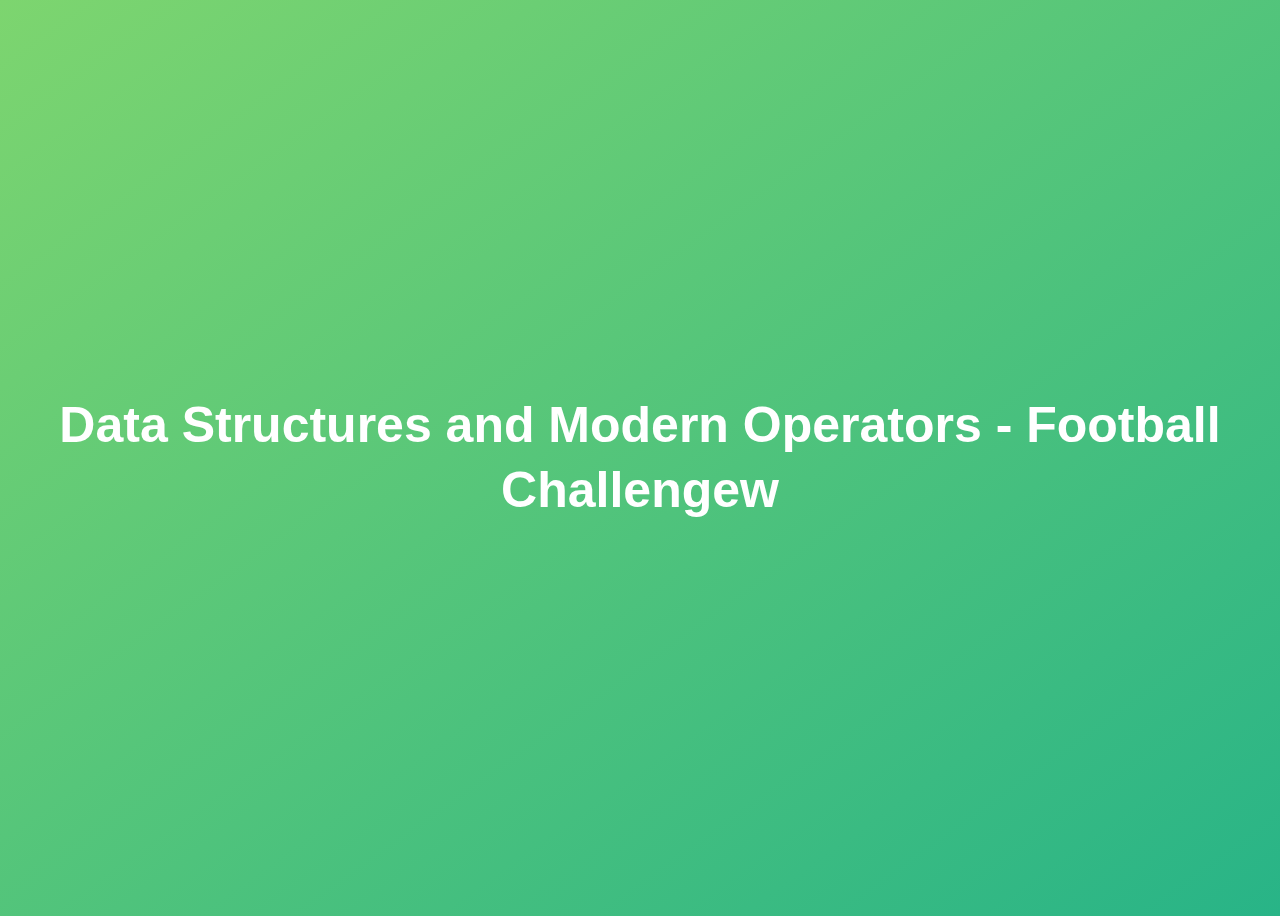
==== index.html @ 3a6e658a "Sections 9 - 11" ====
<!DOCTYPE html>
<html lang="en">

<head>
    <meta charset="UTF-8" />
    <meta name="viewport" content="width=device-width, initial-scale=1.0" />
    <meta http-equiv="X-UA-Compatible" content="ie=edge" />
    <title>Data Structures and Modern Operators</title>
    <style>
        body {
            height: 100vh;
            display: flex;
            align-items: center;
            background: linear-gradient(to top left, #28b487, #7dd56f);
        }

        h1 {
            font-family: sans-serif;
            font-size: 50px;
            line-height: 1.3;
            width: 100%;
            padding: 30px;
            text-align: center;
            color: white;
        }

        button {
            width: 50px;
            height: 20px;
            margin: 10px;
        }

        textarea {
            width: 300px;
            height: 100px;
        }
    </style>
</head>

<body>
    <h1>Data Structures and Modern Operators - Football Challengew</h1>
    <script src="script.js"></script>
</body>

</html>
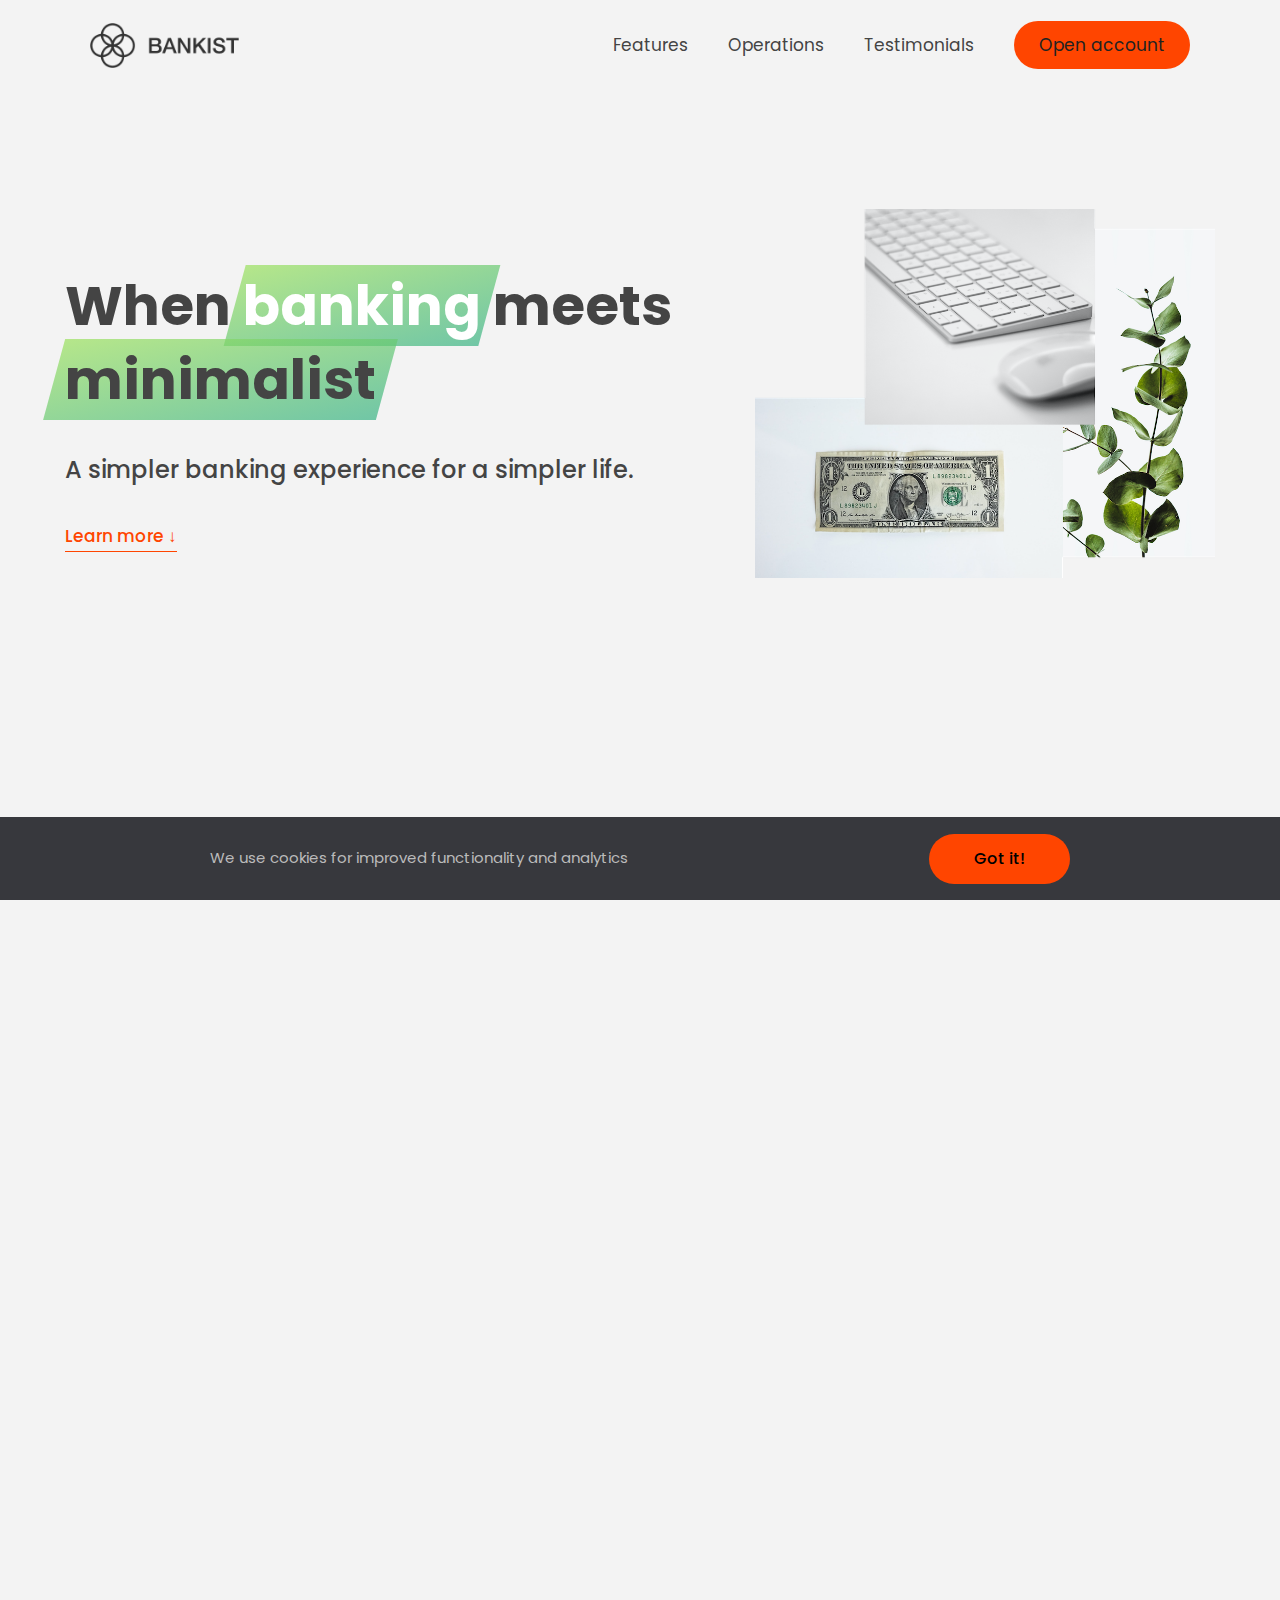
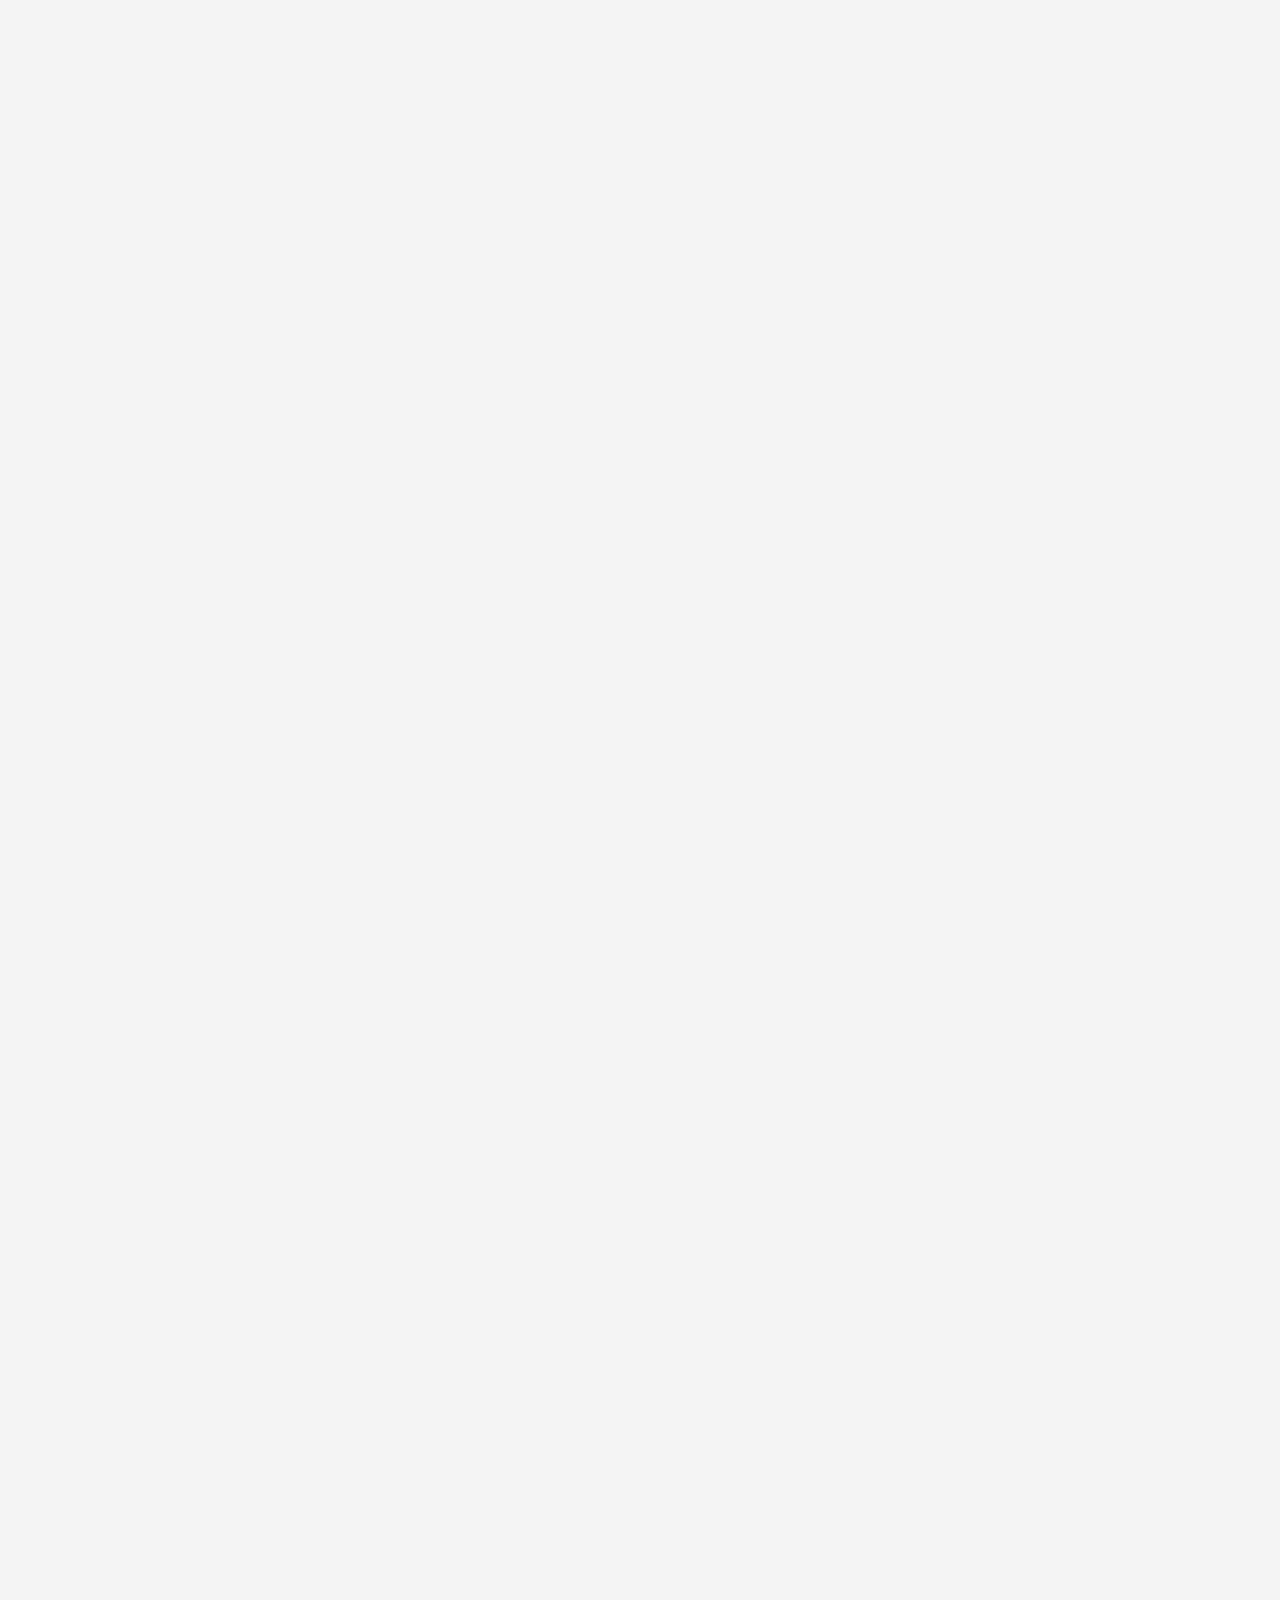
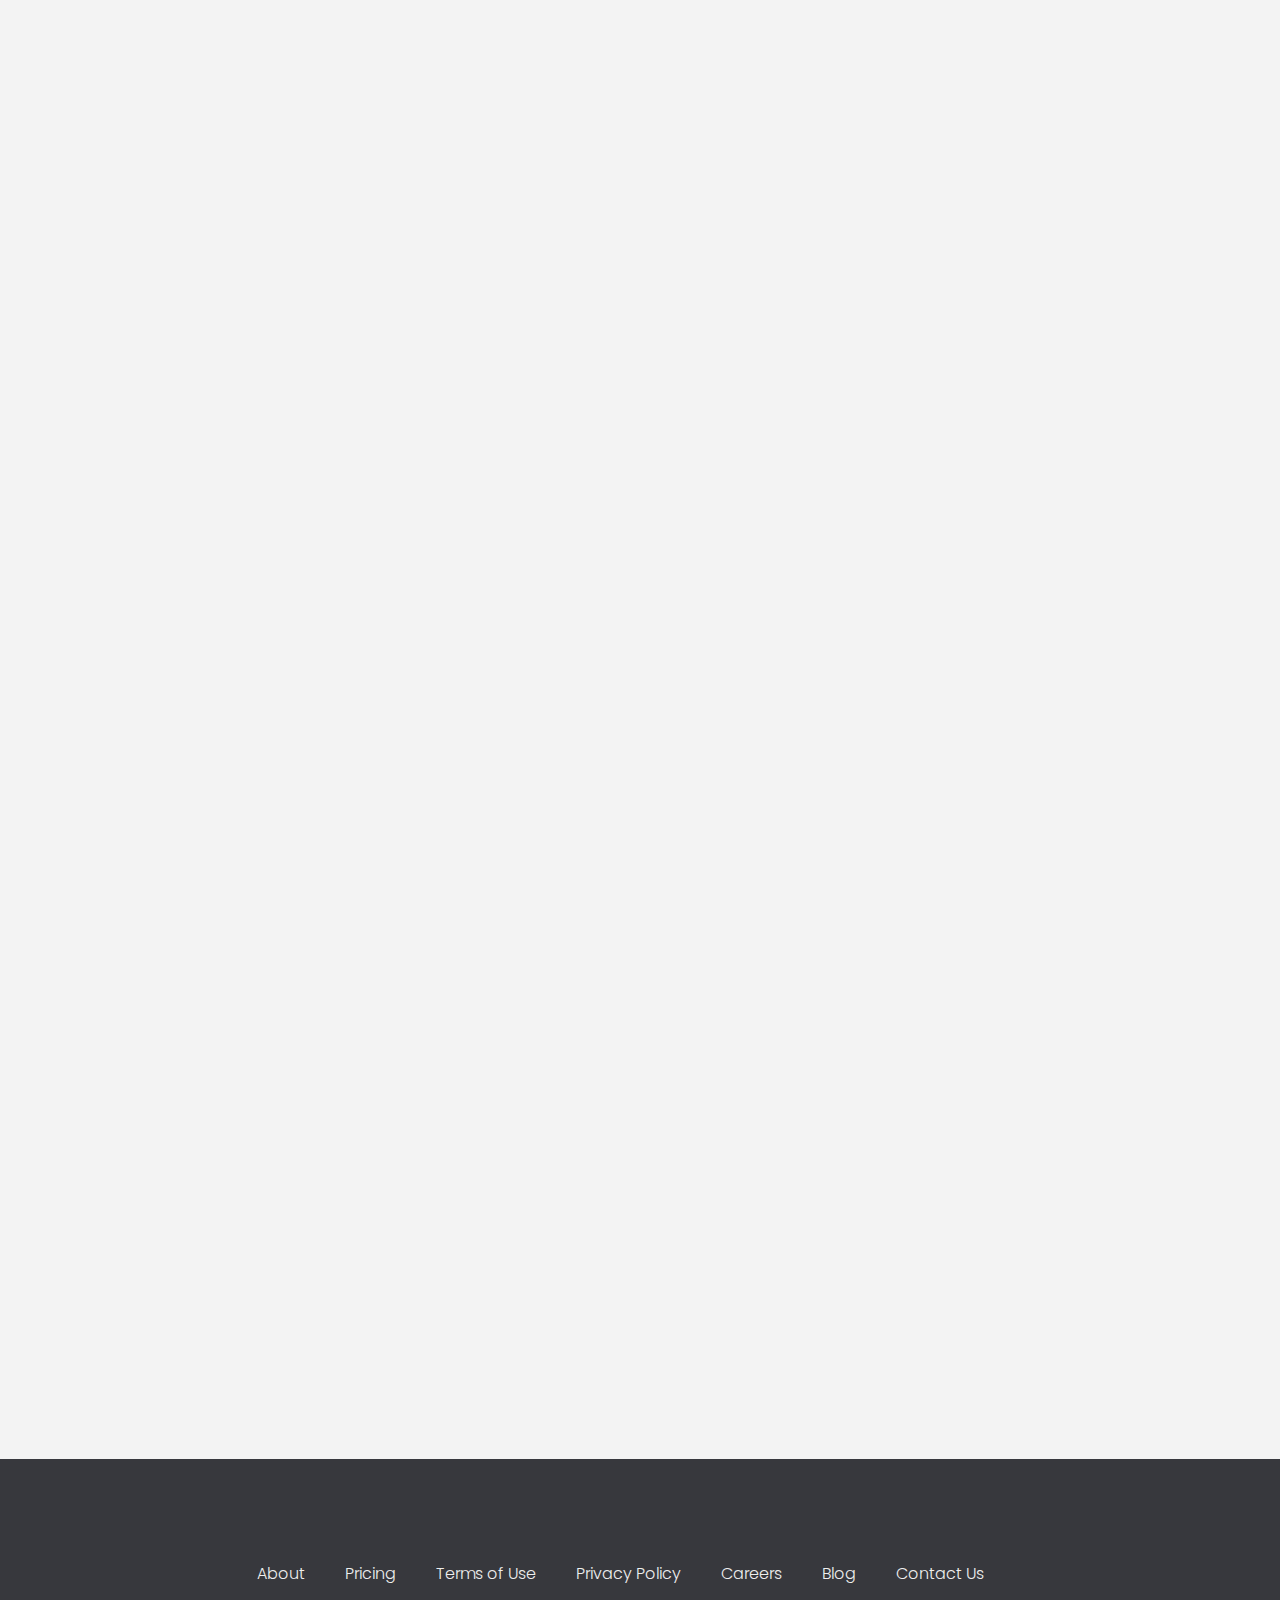
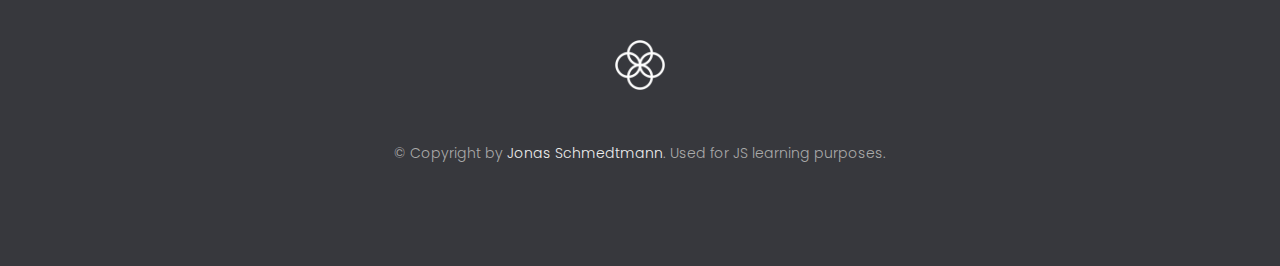
==== commit ab2829a1: "Restructure to allow publishing to pages" ====
--- a/index.html
+++ b/index.html
@@ -2,44 +2,323 @@
 <html lang="en">
 
 <head>
-    <meta charset="UTF-8" />
-    <meta name="viewport" content="width=device-width, initial-scale=1.0" />
-    <meta http-equiv="X-UA-Compatible" content="ie=edge" />
-    <title>Data Structures and Modern Operators</title>
-    <style>
-        body {
-            height: 100vh;
-            display: flex;
-            align-items: center;
-            background: linear-gradient(to top left, #28b487, #7dd56f);
-        }
-
-        h1 {
-            font-family: sans-serif;
-            font-size: 50px;
-            line-height: 1.3;
-            width: 100%;
-            padding: 30px;
-            text-align: center;
-            color: white;
-        }
-
-        button {
-            width: 50px;
-            height: 20px;
-            margin: 10px;
-        }
-
-        textarea {
-            width: 300px;
-            height: 100px;
-        }
-    </style>
+  <meta charset="UTF-8">
+  <meta name="viewport" content="width=device-width, initial-scale=1.0">
+  <meta http-equiv="X-UA-Compatible" content="ie=edge">
+  <link rel="shortcut icon" type="image/png" href="img/icon.png">
+
+  <link href="https://fonts.googleapis.com/css?family=Poppins:300,400,500,600&amp;display=swap" rel="stylesheet">
+  <link rel="stylesheet" href="style.css">
+  <script defer src="script.js"></script>
+
+  <title>Bankist | When Banking meets Minimalist</title>
 </head>
 
 <body>
-    <h1>Data Structures and Modern Operators - Football Challengew</h1>
-    <script src="script.js"></script>
+  <header class="header">
+    <nav class="nav">
+      <img src="img/logo.png" alt="Bankist logo" class="nav__logo" id="logo" instructor="Jonas"
+        data-author="Jonas Schmedtmann" data-logo-color="dark" style="height: 45px; opacity: 1;">
+      <ul class="nav__links">
+        <li class="nav__item">
+          <a class="nav__link" href="#section--1">Features</a>
+        </li>
+        <li class="nav__item">
+          <a class="nav__link" href="#section--2">Operations</a>
+        </li>
+        <li class="nav__item">
+          <a class="nav__link" href="#section--3">Testimonials</a>
+        </li>
+        <li class="nav__item">
+          <a class="nav__link nav__link--btn btn--show-modal" href="#">Open account</a>
+        </li>
+      </ul>
+    </nav>
+
+    <div class="header__title">
+      <h1>
+        When
+        <!-- Green highlight effect -->
+        <span class="highlight">banking</span>
+        meets<br>
+        <span class="highlight">minimalist</span>
+      </h1>
+      <h4>A simpler banking experience for a simpler life.</h4>
+      <button class="btn--text btn--scroll-to">Learn more ↓</button>
+      <img src="img/hero.png" class="header__img" alt="Minimalist bank items">
+    </div>
+  </header>
+
+  <section class="section" id="section--1">
+    <div class="section__title">
+      <h2 class="section__description">Features</h2>
+      <h3 class="section__header">
+        Everything you need in a modern bank and more.
+      </h3>
+    </div>
+
+    <div class="features">
+      <img src="img/digital-lazy.jpg" data-src="img/digital.jpg" alt="Computer" class="features__img lazy-img">
+      <div class="features__feature">
+        <div class="features__icon">
+          <svg>
+            <use xlink:href="img/icons.svg#icon-monitor"></use>
+          </svg>
+        </div>
+        <h5 class="features__header">100% digital bank</h5>
+        <p>
+          Lorem ipsum dolor sit amet consectetur adipisicing elit. Unde alias
+          sint quos? Accusantium a fugiat porro reiciendis saepe quibusdam
+          debitis ducimus.
+        </p>
+      </div>
+
+      <div class="features__feature">
+        <div class="features__icon">
+          <svg>
+            <use xlink:href="img/icons.svg#icon-trending-up"></use>
+          </svg>
+        </div>
+        <h5 class="features__header">Watch your money grow</h5>
+        <p>
+          Nesciunt quos autem dolorum voluptates cum dolores dicta fuga
+          inventore ab? Nulla incidunt eius numquam sequi iste pariatur
+          quibusdam!
+        </p>
+      </div>
+      <img src="img/grow-lazy.jpg" data-src="img/grow.jpg" alt="Plant" class="features__img lazy-img">
+
+      <img src="img/card-lazy.jpg" data-src="img/card.jpg" alt="Credit card" class="features__img lazy-img">
+      <div class="features__feature">
+        <div class="features__icon">
+          <svg>
+            <use xlink:href="img/icons.svg#icon-credit-card"></use>
+          </svg>
+        </div>
+        <h5 class="features__header">Free debit card included</h5>
+        <p>
+          Quasi, fugit in cumque cupiditate reprehenderit debitis animi enim
+          eveniet consequatur odit quam quos possimus assumenda dicta fuga
+          inventore ab.
+        </p>
+      </div>
+    </div>
+  </section>
+
+  <section class="section" id="section--2">
+    <div class="section__title">
+      <h2 class="section__description">Operations</h2>
+      <h3 class="section__header">
+        Everything as simple as possible, but no simpler.
+      </h3>
+    </div>
+
+    <div class="operations">
+      <div class="operations__tab-container">
+        <button class="btn operations__tab operations__tab--1 operations__tab--active" data-tab="1">
+          <span>01</span>Instant Transfers
+        </button>
+        <button class="btn operations__tab operations__tab--2" data-tab="2">
+          <span>02</span>Instant Loans
+        </button>
+        <button class="btn operations__tab operations__tab--3" data-tab="3">
+          <span>03</span>Instant Closing
+        </button>
+      </div>
+      <div class="operations__content operations__content--1 operations__content--active">
+        <div class="operations__icon operations__icon--1">
+          <svg>
+            <use xlink:href="img/icons.svg#icon-upload"></use>
+          </svg>
+        </div>
+        <h5 class="operations__header">
+          Tranfser money to anyone, instantly! No fees, no BS.
+        </h5>
+        <p>
+          Lorem ipsum dolor sit amet, consectetur adipisicing elit, sed do
+          eiusmod tempor incididunt ut labore et dolore magna aliqua. Ut enim
+          ad minim veniam, quis nostrud exercitation ullamco laboris nisi ut
+          aliquip ex ea commodo consequat.
+        </p>
+      </div>
+
+      <div class="operations__content operations__content--2">
+        <div class="operations__icon operations__icon--2">
+          <svg>
+            <use xlink:href="img/icons.svg#icon-home"></use>
+          </svg>
+        </div>
+        <h5 class="operations__header">
+          Buy a home or make your dreams come true, with instant loans.
+        </h5>
+        <p>
+          Duis aute irure dolor in reprehenderit in voluptate velit esse
+          cillum dolore eu fugiat nulla pariatur. Excepteur sint occaecat
+          cupidatat non proident, sunt in culpa qui officia deserunt mollit
+          anim id est laborum.
+        </p>
+      </div>
+      <div class="operations__content operations__content--3">
+        <div class="operations__icon operations__icon--3">
+          <svg>
+            <use xlink:href="img/icons.svg#icon-user-x"></use>
+          </svg>
+        </div>
+        <h5 class="operations__header">
+          No longer need your account? No problem! Close it instantly.
+        </h5>
+        <p>
+          Excepteur sint occaecat cupidatat non proident, sunt in culpa qui
+          officia deserunt mollit anim id est laborum. Ut enim ad minim
+          veniam, quis nostrud exercitation ullamco laboris nisi ut aliquip ex
+          ea commodo consequat.
+        </p>
+      </div>
+    </div>
+  </section>
+
+  <section class="section" id="section--3">
+    <div class="section__title section__title--testimonials">
+      <h2 class="section__description">Not sure yet?</h2>
+      <h3 class="section__header">
+        Millions of Bankists are already making their lifes simpler.
+      </h3>
+    </div>
+
+    <div class="slider">
+      <div class="slide slide--1">
+        <div class="testimonial">
+          <h5 class="testimonial__header">Best financial decision ever!</h5>
+          <blockquote class="testimonial__text">
+            Lorem ipsum dolor sit, amet consectetur adipisicing elit.
+            Accusantium quas quisquam non? Quas voluptate nulla minima
+            deleniti optio ullam nesciunt, numquam corporis et asperiores
+            laboriosam sunt, praesentium suscipit blanditiis. Necessitatibus
+            id alias reiciendis, perferendis facere pariatur dolore veniam
+            autem esse non voluptatem saepe provident nihil molestiae.
+          </blockquote>
+          <address class="testimonial__author">
+            <img src="img/user-1.jpg" alt="" class="testimonial__photo">
+            <h6 class="testimonial__name">Aarav Lynn</h6>
+            <p class="testimonial__location">San Francisco, USA</p>
+          </address>
+        </div>
+      </div>
+
+      <div class="slide slide--2">
+        <div class="testimonial">
+          <h5 class="testimonial__header">
+            The last step to becoming a complete minimalist
+          </h5>
+          <blockquote class="testimonial__text">
+            Quisquam itaque deserunt ullam, quia ea repellendus provident,
+            ducimus neque ipsam modi voluptatibus doloremque, corrupti
+            laborum. Incidunt numquam perferendis veritatis neque repellendus.
+            Lorem, ipsum dolor sit amet consectetur adipisicing elit. Illo
+            deserunt exercitationem deleniti.
+          </blockquote>
+          <address class="testimonial__author">
+            <img src="img/user-2.jpg" alt="" class="testimonial__photo">
+            <h6 class="testimonial__name">Miyah Miles</h6>
+            <p class="testimonial__location">London, UK</p>
+          </address>
+        </div>
+      </div>
+
+      <div class="slide slide--3">
+        <div class="testimonial">
+          <h5 class="testimonial__header">
+            Finally free from old-school banks
+          </h5>
+          <blockquote class="testimonial__text">
+            Debitis, nihil sit minus suscipit magni aperiam vel tenetur
+            incidunt commodi architecto numquam omnis nulla autem,
+            necessitatibus blanditiis modi similique quidem. Odio aliquam
+            culpa dicta beatae quod maiores ipsa minus consequatur error sunt,
+            deleniti saepe aliquid quos inventore sequi. Necessitatibus id
+            alias reiciendis, perferendis facere.
+          </blockquote>
+          <address class="testimonial__author">
+            <img src="img/user-3.jpg" alt="" class="testimonial__photo">
+            <h6 class="testimonial__name">Francisco Gomes</h6>
+            <p class="testimonial__location">Lisbon, Portugal</p>
+          </address>
+        </div>
+      </div>
+      <!-- 
+      <div class="slide"><img src="img/img-1.jpg" alt="Photo 1" /></div>
+      <div class="slide"><img src="img/img-2.jpg" alt="Photo 2" /></div>
+      <div class="slide"><img src="img/img-3.jpg" alt="Photo 3" /></div>
+      <div class="slide"><img src="img/img-4.jpg" alt="Photo 4" /></div> -->
+      <button class="slider__btn slider__btn--left">←</button>
+      <button class="slider__btn slider__btn--right">→</button>
+      <div class="dots"></div>
+    </div>
+  </section>
+
+  <section class="section section--sign-up">
+    <div class="section__title">
+      <h3 class="section__header">
+        The best day to join Bankist was one year ago. The second best is
+        today!
+      </h3>
+    </div>
+    <button class="btn btn--show-modal">Open your free account today!</button>
+  </section>
+
+  <footer class="footer">
+    <ul class="footer__nav">
+      <li class="footer__item">
+        <a class="footer__link" href="#">About</a>
+      </li>
+      <li class="footer__item">
+        <a class="footer__link" href="#">Pricing</a>
+      </li>
+      <li class="footer__item">
+        <a class="footer__link" href="#">Terms of Use</a>
+      </li>
+      <li class="footer__item">
+        <a class="footer__link" href="#">Privacy Policy</a>
+      </li>
+      <li class="footer__item">
+        <a class="footer__link" href="#">Careers</a>
+      </li>
+      <li class="footer__item">
+        <a class="footer__link" href="#">Blog</a>
+      </li>
+      <li class="footer__item">
+        <a class="footer__link" href="#">Contact Us</a>
+      </li>
+    </ul>
+    <img src="img/icon.png" alt="Logo" class="footer__logo">
+    <p class="footer__copyright">
+      © Copyright by
+      <a class="footer__link twitter-link" target="_blank" href="https://twitter.com/jonasschmedtman">Jonas
+        Schmedtmann</a>. Used for JS learning purposes.
+    </p>
+  </footer>
+
+  <div class="modal hidden">
+    <button class="btn--close-modal">×</button>
+    <h2 class="modal__header">
+      Open your bank account <br>
+      in just <span class="highlight">5 minutes</span>
+    </h2>
+    <form class="modal__form">
+      <label>First Name</label>
+      <input type="text">
+      <label>Last Name</label>
+      <input type="text">
+      <label>Email Address</label>
+      <input type="email">
+      <button class="btn">Next step →</button>
+    </form>
+  </div>
+  <div class="overlay hidden"></div>
+
+  <!-- <script src="script.js"></script> -->
+
+
 </body>
 
 </html>--- a/style.css
+++ b/style.css
@@ -0,0 +1,674 @@
+/* The page is NOT responsive. You can implement responsiveness yourself if you wanna have some fun 😃 */
+
+:root {
+  --color-primary: #5ec576;
+  --color-secondary: #ffcb03;
+  --color-tertiary: #ff585f;
+  --color-primary-darker: #4bbb7d;
+  --color-secondary-darker: #ffbb00;
+  --color-tertiary-darker: #fd424b;
+  --color-primary-opacity: #5ec5763a;
+  --color-secondary-opacity: #ffcd0331;
+  --color-tertiary-opacity: #ff58602d;
+  --gradient-primary: linear-gradient(to top left, #39b385, #9be15d);
+  --gradient-secondary: linear-gradient(to top left, #ffb003, #ffcb03);
+}
+
+* {
+  margin: 0;
+  padding: 0;
+  box-sizing: inherit;
+}
+
+html {
+  font-size: 62.5%;
+  box-sizing: border-box;
+}
+
+body {
+  font-family: 'Poppins', sans-serif;
+  font-weight: 300;
+  color: #444;
+  line-height: 1.9;
+  background-color: #f3f3f3;
+}
+
+/* GENERAL ELEMENTS */
+.section {
+  padding: 15rem 3rem;
+  border-top: 1px solid #ddd;
+
+  transition: transform 1s, opacity 1s;
+}
+
+.section--hidden {
+  opacity: 0;
+  transform: translateY(18rem);
+}
+
+.section__title {
+  max-width: 80rem;
+  margin: 0 auto 8rem auto;
+}
+
+.section__description {
+  font-size: 1.8rem;
+  font-weight: 600;
+  text-transform: uppercase;
+  color: var(--color-primary);
+  margin-bottom: 1rem;
+}
+
+.section__header {
+  font-size: 4rem;
+  line-height: 1.3;
+  font-weight: 500;
+}
+
+.btn {
+  display: inline-block;
+  background-color: var(--color-primary);
+  font-size: 1.6rem;
+  font-family: inherit;
+  font-weight: 500;
+  border: none;
+  padding: 1.25rem 4.5rem;
+  border-radius: 10rem;
+  cursor: pointer;
+  transition: all 0.3s;
+}
+
+.btn:hover {
+  background-color: var(--color-primary-darker);
+}
+
+.btn--text {
+  display: inline-block;
+  background: none;
+  font-size: 1.7rem;
+  font-family: inherit;
+  font-weight: 500;
+  color: var(--color-primary);
+  border: none;
+  border-bottom: 1px solid currentColor;
+  padding-bottom: 2px;
+  cursor: pointer;
+  transition: all 0.3s;
+}
+
+p {
+  color: #666;
+}
+
+/* This is BAD for accessibility! Don't do in the real world! */
+button:focus {
+  outline: none;
+}
+
+img {
+  transition: filter 0.5s;
+}
+
+.lazy-img {
+  filter: blur(20px);
+}
+
+/* NAVIGATION */
+.nav {
+  display: flex;
+  justify-content: space-between;
+  align-items: center;
+  height: 9rem;
+  width: 100%;
+  padding: 0 6rem;
+  z-index: 100;
+}
+
+/* nav and stickly class at the same time */
+.nav.sticky {
+  position: fixed;
+  background-color: rgba(255, 255, 255, 0.95);
+}
+
+.nav__logo {
+  height: 4.5rem;
+  transition: all 0.3s;
+}
+
+.nav__links {
+  display: flex;
+  align-items: center;
+  list-style: none;
+}
+
+.nav__item {
+  margin-left: 4rem;
+}
+
+.nav__link:link,
+.nav__link:visited {
+  font-size: 1.7rem;
+  font-weight: 400;
+  color: inherit;
+  text-decoration: none;
+  display: block;
+  transition: all 0.3s;
+}
+
+.nav__link--btn:link,
+.nav__link--btn:visited {
+  padding: 0.8rem 2.5rem;
+  border-radius: 3rem;
+  background-color: var(--color-primary);
+  color: #222;
+}
+
+.nav__link--btn:hover,
+.nav__link--btn:active {
+  color: inherit;
+  background-color: var(--color-primary-darker);
+  color: #333;
+}
+
+/* HEADER */
+.header {
+  padding: 0 3rem;
+  height: 100vh;
+  display: flex;
+  flex-direction: column;
+  align-items: center;
+}
+
+.header__title {
+  flex: 1;
+
+  max-width: 115rem;
+  display: grid;
+  grid-template-columns: 3fr 2fr;
+  row-gap: 3rem;
+  align-content: center;
+  justify-content: center;
+
+  align-items: start;
+  justify-items: start;
+}
+
+h1 {
+  font-size: 5.5rem;
+  line-height: 1.35;
+}
+
+h4 {
+  font-size: 2.4rem;
+  font-weight: 500;
+}
+
+.header__img {
+  width: 100%;
+  grid-column: 2 / 3;
+  grid-row: 1 / span 4;
+  transform: translateY(-6rem);
+}
+
+.highlight {
+  position: relative;
+}
+
+.highlight::after {
+  display: block;
+  content: '';
+  position: absolute;
+  bottom: 0;
+  left: 0;
+  height: 100%;
+  width: 100%;
+  z-index: -1;
+  opacity: 0.7;
+  transform: scale(1.07, 1.05) skewX(-15deg);
+  background-image: var(--gradient-primary);
+}
+
+/* FEATURES */
+.features {
+  display: grid;
+  grid-template-columns: 1fr 1fr;
+  gap: 4rem;
+  margin: 0 12rem;
+}
+
+.features__img {
+  width: 100%;
+}
+
+.features__feature {
+  align-self: center;
+  justify-self: center;
+  width: 70%;
+  font-size: 1.5rem;
+}
+
+.features__icon {
+  display: flex;
+  align-items: center;
+  justify-content: center;
+  background-color: var(--color-primary-opacity);
+  height: 5.5rem;
+  width: 5.5rem;
+  border-radius: 50%;
+  margin-bottom: 2rem;
+}
+
+.features__icon svg {
+  height: 2.5rem;
+  width: 2.5rem;
+  fill: var(--color-primary);
+}
+
+.features__header {
+  font-size: 2rem;
+  margin-bottom: 1rem;
+}
+
+/* OPERATIONS */
+.operations {
+  max-width: 100rem;
+  margin: 12rem auto 0 auto;
+
+  background-color: #fff;
+}
+
+.operations__tab-container {
+  display: flex;
+  justify-content: center;
+}
+
+.operations__tab {
+  margin-right: 2.5rem;
+  transform: translateY(-50%);
+}
+
+.operations__tab span {
+  margin-right: 1rem;
+  font-weight: 600;
+  display: inline-block;
+}
+
+.operations__tab--1 {
+  background-color: var(--color-secondary);
+}
+
+.operations__tab--1:hover {
+  background-color: var(--color-secondary-darker);
+}
+
+.operations__tab--3 {
+  background-color: var(--color-tertiary);
+  margin: 0;
+}
+
+.operations__tab--3:hover {
+  background-color: var(--color-tertiary-darker);
+}
+
+.operations__tab--active {
+  transform: translateY(-66%);
+}
+
+.operations__content {
+  display: none;
+
+  /* JUST PRESENTATIONAL */
+  font-size: 1.7rem;
+  padding: 2.5rem 7rem 6.5rem 7rem;
+}
+
+.operations__content--active {
+  display: grid;
+  grid-template-columns: 7rem 1fr;
+  column-gap: 3rem;
+  row-gap: 0.5rem;
+}
+
+.operations__header {
+  font-size: 2.25rem;
+  font-weight: 500;
+  align-self: center;
+}
+
+.operations__icon {
+  display: flex;
+  align-items: center;
+  justify-content: center;
+  height: 7rem;
+  width: 7rem;
+  border-radius: 50%;
+}
+
+.operations__icon svg {
+  height: 2.75rem;
+  width: 2.75rem;
+}
+
+.operations__content p {
+  grid-column: 2;
+}
+
+.operations__icon--1 {
+  background-color: var(--color-secondary-opacity);
+}
+.operations__icon--2 {
+  background-color: var(--color-primary-opacity);
+}
+.operations__icon--3 {
+  background-color: var(--color-tertiary-opacity);
+}
+.operations__icon--1 svg {
+  fill: var(--color-secondary-darker);
+}
+.operations__icon--2 svg {
+  fill: var(--color-primary);
+}
+.operations__icon--3 svg {
+  fill: var(--color-tertiary);
+}
+
+/* SLIDER */
+.slider {
+  max-width: 100rem;
+  height: 50rem;
+  margin: 0 auto;
+  position: relative;
+
+  /* IN THE END */
+  overflow: hidden;
+}
+
+.slide {
+  position: absolute;
+  top: 0;
+  width: 100%;
+  height: 50rem;
+
+  display: flex;
+  align-items: center;
+  justify-content: center;
+
+  /* THIS creates the animation! */
+  transition: transform 1s;
+}
+
+.slide > img {
+  /* Only for images that have different size than slide */
+  width: 100%;
+  height: 100%;
+  object-fit: cover;
+}
+
+.slider__btn {
+  position: absolute;
+  top: 50%;
+  z-index: 10;
+
+  border: none;
+  background: rgba(255, 255, 255, 0.7);
+  font-family: inherit;
+  color: #333;
+  border-radius: 50%;
+  height: 5.5rem;
+  width: 5.5rem;
+  font-size: 3.25rem;
+  cursor: pointer;
+}
+
+.slider__btn--left {
+  left: 6%;
+  transform: translate(-50%, -50%);
+}
+
+.slider__btn--right {
+  right: 6%;
+  transform: translate(50%, -50%);
+}
+
+.dots {
+  position: absolute;
+  bottom: 5%;
+  left: 50%;
+  transform: translateX(-50%);
+  display: flex;
+}
+
+.dots__dot {
+  border: none;
+  background-color: #b9b9b9;
+  opacity: 0.7;
+  height: 1rem;
+  width: 1rem;
+  border-radius: 50%;
+  margin-right: 1.75rem;
+  cursor: pointer;
+  transition: all 0.5s;
+
+  /* Only necessary when overlying images */
+  /* box-shadow: 0 0.6rem 1.5rem rgba(0, 0, 0, 0.7); */
+}
+
+.dots__dot:last-child {
+  margin: 0;
+}
+
+.dots__dot--active {
+  /* background-color: #fff; */
+  background-color: #888;
+  opacity: 1;
+}
+
+/* TESTIMONIALS */
+.testimonial {
+  width: 65%;
+  position: relative;
+}
+
+.testimonial::before {
+  content: '\201C';
+  position: absolute;
+  top: -5.7rem;
+  left: -6.8rem;
+  line-height: 1;
+  font-size: 20rem;
+  font-family: inherit;
+  color: var(--color-primary);
+  z-index: -1;
+}
+
+.testimonial__header {
+  font-size: 2.25rem;
+  font-weight: 500;
+  margin-bottom: 1.5rem;
+}
+
+.testimonial__text {
+  font-size: 1.7rem;
+  margin-bottom: 3.5rem;
+  color: #666;
+}
+
+.testimonial__author {
+  margin-left: 3rem;
+  font-style: normal;
+
+  display: grid;
+  grid-template-columns: 6.5rem 1fr;
+  column-gap: 2rem;
+}
+
+.testimonial__photo {
+  grid-row: 1 / span 2;
+  width: 6.5rem;
+  border-radius: 50%;
+}
+
+.testimonial__name {
+  font-size: 1.7rem;
+  font-weight: 500;
+  align-self: end;
+  margin: 0;
+}
+
+.testimonial__location {
+  font-size: 1.5rem;
+}
+
+.section__title--testimonials {
+  margin-bottom: 4rem;
+}
+
+/* SIGNUP */
+.section--sign-up {
+  background-color: #37383d;
+  border-top: none;
+  border-bottom: 1px solid #444;
+  text-align: center;
+  padding: 10rem 3rem;
+}
+
+.section--sign-up .section__header {
+  color: #fff;
+  text-align: center;
+}
+
+.section--sign-up .section__title {
+  margin-bottom: 6rem;
+}
+
+.section--sign-up .btn {
+  font-size: 1.9rem;
+  padding: 2rem 5rem;
+}
+
+/* FOOTER */
+.footer {
+  padding: 10rem 3rem;
+  background-color: #37383d;
+}
+
+.footer__nav {
+  list-style: none;
+  display: flex;
+  justify-content: center;
+  margin-bottom: 5rem;
+}
+
+.footer__item {
+  margin-right: 4rem;
+}
+
+.footer__link {
+  font-size: 1.6rem;
+  color: #eee;
+  text-decoration: none;
+}
+
+.footer__logo {
+  height: 5rem;
+  display: block;
+  margin: 0 auto;
+  margin-bottom: 5rem;
+}
+
+.footer__copyright {
+  font-size: 1.4rem;
+  color: #aaa;
+  text-align: center;
+}
+
+.footer__copyright .footer__link {
+  font-size: 1.4rem;
+}
+
+/* MODAL WINDOW */
+.modal {
+  position: fixed;
+  top: 50%;
+  left: 50%;
+  transform: translate(-50%, -50%);
+  max-width: 60rem;
+  background-color: #f3f3f3;
+  padding: 5rem 6rem;
+  box-shadow: 0 4rem 6rem rgba(0, 0, 0, 0.3);
+  z-index: 1000;
+  transition: all 0.5s;
+}
+
+.overlay {
+  position: fixed;
+  top: 0;
+  left: 0;
+  width: 100%;
+  height: 100%;
+  background-color: rgba(0, 0, 0, 0.5);
+  backdrop-filter: blur(4px);
+  z-index: 100;
+  transition: all 0.5s;
+}
+
+.modal__header {
+  font-size: 3.25rem;
+  margin-bottom: 4.5rem;
+  line-height: 1.5;
+}
+
+.modal__form {
+  margin: 0 3rem;
+  display: grid;
+  grid-template-columns: 1fr 2fr;
+  align-items: center;
+  gap: 2.5rem;
+}
+
+.modal__form label {
+  font-size: 1.7rem;
+  font-weight: 500;
+}
+
+.modal__form input {
+  font-size: 1.7rem;
+  padding: 1rem 1.5rem;
+  border: 1px solid #ddd;
+  border-radius: 0.5rem;
+}
+
+.modal__form button {
+  grid-column: 1 / span 2;
+  justify-self: center;
+  margin-top: 1rem;
+}
+
+.btn--close-modal {
+  font-family: inherit;
+  color: inherit;
+  position: absolute;
+  top: 0.5rem;
+  right: 2rem;
+  font-size: 4rem;
+  cursor: pointer;
+  border: none;
+  background: none;
+}
+
+.hidden {
+  visibility: hidden;
+  opacity: 0;
+}
+
+/* COOKIE MESSAGE */
+.cookie-message {
+  display: flex;
+  align-items: center;
+  justify-content: space-evenly;
+  width: 100%;
+  background-color: white;
+  color: #bbb;
+  font-size: 1.5rem;
+  font-weight: 400;
+}
